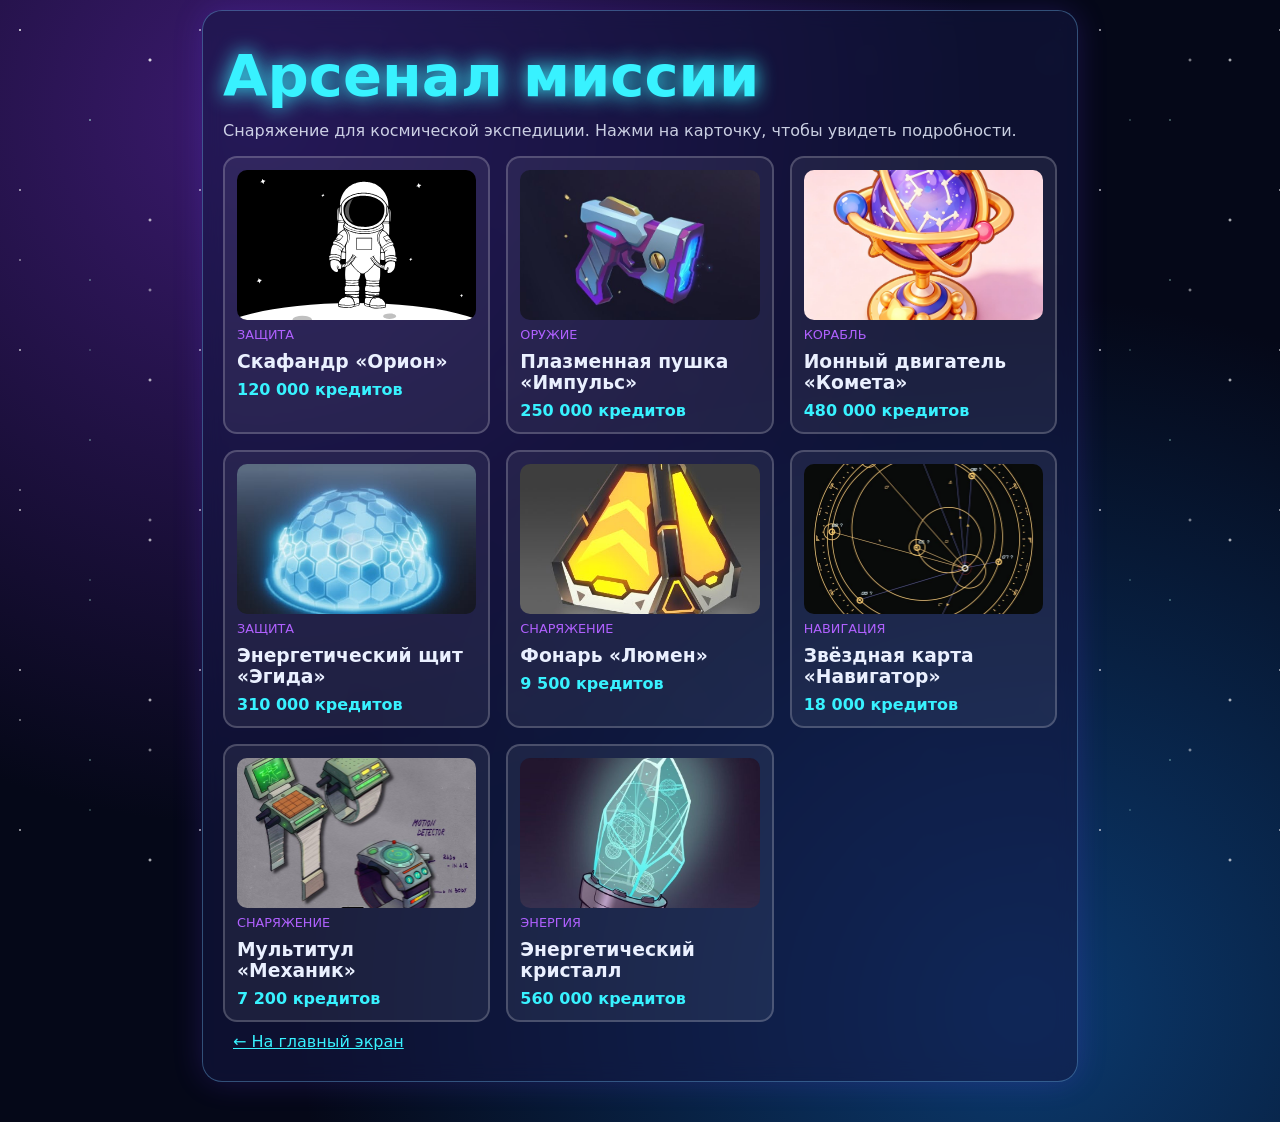
==== Cosmic_game/catalog.html @ c3d7ff3a "Add files via upload" ====
<!DOCTYPE html>
<html lang="ru">
<head>
  <meta charset="utf-8">
  <meta name="viewport" content="width=device-width,initial-scale=1">
  <title>Арсенал миссии — Космическая миссия</title>
  <link rel="stylesheet" href="style.css">
</head>
<body>
  <main id="app">
    <section class="panel">
      <h1 class="title">Арсенал миссии</h1>
      <p class="sub">Снаряжение для космической экспедиции. Нажми на карточку, чтобы увидеть подробности.</p>
      <div id="gearList" class="catalog-grid"></div>
      <a class="link" href="index.html">← На главный экран</a>
    </section>
  </main>

  <!-- Модальное окно с подробностями (Detail) -->
  <div id="detailSection" class="modal hidden">
    <div class="modal-box">
      <button id="closeDetail" class="mini" aria-label="Закрыть">Закрыть ✕</button>
      <div id="detailCard"></div>
    </div>
  </div>

  <script src="gear-data.js"></script>
  <script src="catalog.js"></script>
</body>
</html>
---- Cosmic_game/style.css ----
/* ===== Космическая миссия: стили ===== */

/* ----- Цвета для свечения (неон) ----- */
:root {
  --n: #38f2ff;
  --p: #b061ff;
  --k: #ff4fd8;
}

* {
  box-sizing: border-box;
}

/* ----- Фон страницы ----- */
body {
  margin: 0;
  min-height: 100vh;
  font-family: system-ui, "Segoe UI", sans-serif;
  color: #eaf0ff;
  background: radial-gradient(ellipse at 20% 10%, #3b1a6e 0, transparent 50%),
              radial-gradient(ellipse at 80% 90%, #0b3a6e 0, transparent 50%),
              #050818;
  transition: opacity 0.35s;
  overflow-x: hidden;
}

/* Класс out добавляется при переходе на другую страницу (плавное затухание) */
body.out {
  opacity: 0;
}

/* Звёзды: два слоя, которые мерцают */
body::before,
body::after {
  content: "";
  position: fixed;
  top: 0;
  left: 0;
  right: 0;
  bottom: 0;
  z-index: -1;
  background-image: radial-gradient(1.5px 1.5px at 20px 30px, #fff, transparent),
                    radial-gradient(1px 1px at 90px 120px, #bfe, transparent),
                    radial-gradient(2px 2px at 150px 60px, #fff, transparent);
  background-size: 180px 160px;
  animation: tw 4s infinite alternate;
}

body::after {
  background-size: 260px 230px;
  animation-delay: 2s;
  opacity: 0.7;
}

@keyframes tw {
  from {
    opacity: 0.35;
  }
  to {
    opacity: 1;
  }
}

/* ----- Верхняя панель (этап, прогресс, звук) ----- */
.hud {
  display: flex;
  gap: 12px;
  align-items: center;
  padding: 10px 16px;
  font-size: 0.9rem;
}

.bar {
  flex: 1;
  max-width: 240px;
  height: 10px;
  border-radius: 9px;
  background: #ffffff22;
  overflow: hidden;
}

.bar i {
  display: block;
  height: 100%;
  width: 0;
  background: linear-gradient(90deg, var(--n), var(--k));
  transition: width 0.2s;
}

.mini {
  background: #ffffff18;
  color: #fff;
  border: 1px solid #fff4;
  border-radius: 8px;
  padding: 5px 10px;
  cursor: pointer;
}

/* ----- Основной контейнер и стеклянная панель ----- */
#app {
  max-width: 900px;
  margin: 0 auto;
  padding: 10px 12px 40px;
}

.panel {
  background: rgba(20, 25, 70, 0.55);
  backdrop-filter: blur(10px);
  border: 1px solid rgba(120, 200, 255, 0.35);
  border-radius: 20px;
  padding: 20px;
  box-shadow: 0 0 30px #6d3dff33;
}

.center {
  text-align: center;
}

.row {
  display: flex;
  gap: 24px;
  flex-wrap: wrap;
  align-items: center;
  justify-content: center;
}

/* ----- Текст ----- */
h1 {
  margin: 0.2em 0;
  text-shadow: 0 0 14px var(--p);
}

.title {
  font-size: clamp(2rem, 7vw, 3.6rem);
  color: var(--n);
  text-shadow: 0 0 20px var(--n);
}

.sub {
  opacity: 0.85;
  margin: 0.2em 0 1em;
}

.err {
  color: #ff6b81;
  min-height: 1.4em;
}

/* ----- Кнопки ----- */
.btn {
  padding: 14px 26px;
  font-size: 1.1rem;
  border: 0;
  border-radius: 14px;
  color: #fff;
  cursor: pointer;
  margin: 6px;
  background: linear-gradient(135deg, #5b3df5, #b061ff);
  transition: 0.2s;
  text-decoration: none;
  display: inline-block;
}

/* Неоновое свечение при наведении */
.btn:hover {
  transform: translateY(-2px);
  box-shadow: 0 0 22px var(--n), 0 0 40px var(--p);
}

.glow {
  box-shadow: 0 0 16px var(--p);
}

.big {
  font-size: 1.5rem;
  padding: 18px 40px;
}

.btn:disabled {
  opacity: 0.5;
  pointer-events: none;
}

.link {
  display: block;
  color: var(--n);
  margin: 10px;
}

/* ----- Всплывающие уведомления ----- */
#toast {
  position: fixed;
  left: 50%;
  top: 60px;
  transform: translate(-50%, -30px);
  padding: 12px 22px;
  border-radius: 12px;
  opacity: 0;
  pointer-events: none;
  transition: 0.3s;
  z-index: 50;
  font-weight: 600;
}

#toast.show {
  opacity: 1;
  transform: translate(-50%, 0);
}

#toast.ok {
  background: #0e7490;
}

#toast.bad {
  background: #be123c;
}

/* ----- Корабль (парит) ----- */
.ship {
  width: 140px;
  display: block;
  margin: 10px auto;
  animation: fl 3s ease-in-out infinite;
  filter: drop-shadow(0 0 14px var(--n));
}

@keyframes fl {
  50% {
    transform: translateY(-14px);
  }
}

/* Подготовка к запуску: корабль трясётся и улетает вверх */
.prep .ship {
  animation: shake 0.1s infinite, go 1s 0.1s forwards;
}

@keyframes shake {
  50% {
    transform: translateX(4px);
  }
}

@keyframes go {
  to {
    transform: translateY(-300px) scale(0.6);
  }
}

/* ----- Страница 1: форма ----- */
.sform {
  max-width: 420px;
  margin: 10px auto;
  text-align: left;
}

.field {
  margin-bottom: 8px;
}

.field label {
  font-weight: 600;
}

.field.bad input {
  border-color: #f43f5e;
  box-shadow: 0 0 12px #f43f5e88;
}

.ferr {
  display: block;
  min-height: 1.2em;
  color: #ff6b81;
  font-size: 0.85rem;
}

.sform .btn {
  display: block;
  width: 100%;
  margin: 10px 0 0;
  font-size: 1.3rem;
}

.prep .sform {
  opacity: 0.4;
  pointer-events: none;
}

/* ----- Страница 2: кастомизация ----- */
.astro {
  width: 170px;
}

.pv {
  text-align: center;
}

.pv b {
  display: block;
  font-size: 1.3rem;
  min-height: 1.6em;
}

input {
  width: 100%;
  padding: 12px;
  font-size: 1.1rem;
  border-radius: 10px;
  border: 2px solid var(--n);
  background: #0a0f3a;
  color: #fff;
  margin: 6px 0;
}

.colors {
  display: flex;
  gap: 12px;
  margin: 10px 0;
}

/* Цветная кнопка скафандра (цвет задаётся из JS через --c) */
.sw {
  width: 56px;
  height: 56px;
  border-radius: 50%;
  background: var(--c);
  border: 3px solid #fff5;
  cursor: pointer;
  transition: 0.2s;
}

.sw:hover {
  transform: scale(1.1);
}

/* Выбранный цвет */
.sw.on {
  border-color: #fff;
  box-shadow: 0 0 20px var(--c);
  transform: scale(1.15);
}

/* ----- Страница 3: звёздный маршрут ----- */
.map {
  width: 100%;
  max-width: 520px;
  display: block;
  margin: auto;
  background: #00001e66;
  border-radius: 14px;
  border: 2px solid #38f2ff55;
  touch-action: none;
}

/* Красная подсветка при ошибке */
.map.bad {
  border-color: #f43f5e;
  box-shadow: 0 0 25px #f43f5e;
}

.pt circle {
  fill: #1e2a78;
  stroke: var(--n);
  stroke-width: 3;
  cursor: pointer;
}

.pt text {
  fill: #fff;
  font-weight: 700;
  font-size: 18px;
  pointer-events: none;
}

/* Правильно соединённая точка светится голубым */
.pt.ok circle {
  fill: #0e7490;
  filter: drop-shadow(0 0 8px var(--n));
}

line {
  stroke: var(--n);
  stroke-width: 4;
  stroke-linecap: round;
}

/* Корабль улетает после построения маршрута */
.flyship {
  position: fixed;
  left: 50%;
  bottom: -200px;
  width: 90px;
  margin-left: -45px;
  animation: up 2.2s forwards;
  z-index: 20;
}

@keyframes up {
  to {
    bottom: 110%;
  }
}

/* ----- Страница 4: Планета Знаний ----- */
.planet {
  width: 100%;
  max-height: 120px;
}

.cnt {
  font-size: 1.2rem;
  color: var(--n);
  font-weight: 700;
}

.cards {
  display: grid;
  grid-template-columns: repeat(auto-fit, minmax(130px, 1fr));
  gap: 10px;
}

.card {
  padding: 14px;
  font-size: 1.3rem;
  border-radius: 14px;
  border: 2px solid #fff3;
  background: #ffffff10;
  color: #fff;
  cursor: pointer;
}

.card.sel {
  border-color: var(--n);
  box-shadow: 0 0 16px var(--n);
}

.card.done {
  border-color: #4ade80;
  background: #14532d88;
}

/* Кристалл на карточке */
.gem {
  display: inline-block;
  width: 14px;
  height: 14px;
  background: #555;
  transform: rotate(45deg);
  margin-right: 10px;
}

.done .gem {
  background: #4ade80;
  box-shadow: 0 0 12px #4ade80;
}

/* Калькулятор */
.calc {
  display: grid;
  grid-template-columns: repeat(3, 1fr);
  gap: 8px;
  max-width: 300px;
  margin: 14px auto;
}

.calc output {
  grid-column: 1 / -1;
  background: #000a;
  border-radius: 10px;
  padding: 10px;
  font-size: 1.6rem;
  text-align: right;
  min-height: 52px;
}

.k {
  padding: 14px;
  font-size: 1.3rem;
  border-radius: 10px;
  border: 0;
  background: #3b3f9a;
  color: #fff;
  cursor: pointer;
}

.k:hover {
  background: #5b5fd8;
}

.k.ok {
  grid-column: span 2;
  background: #0e9f6e;
}

/* ----- Страница 5: ремонт двигателя ----- */
.eng {
  width: 200px;
  display: block;
  margin: auto;
}

/* Двигатель после ремонта: зелёный и мигает */
.eng.fixed rect {
  fill: #22c55e;
  animation: pulse 0.5s 4;
}

@keyframes pulse {
  50% {
    filter: brightness(2);
  }
}

.slots,
.tray {
  display: flex;
  gap: 14px;
  justify-content: center;
  flex-wrap: wrap;
  margin: 14px 0;
}

.slot {
  width: 130px;
  height: 130px;
  background: #0006;
  border-radius: 14px;
}

/* Собранная фигура подсвечивается зелёным */
.slot.ok {
  filter: drop-shadow(0 0 8px #4ade80);
}

.slot.ok * {
  stroke: #4ade80;
}

.slot.ok .fill * {
  fill: #22c55e;
}

/* Фрагмент, который можно перетаскивать */
.frag {
  width: 80px;
  height: 80px;
  touch-action: none;
  cursor: grab;
  background: #ffffff10;
  border-radius: 10px;
}

/* Фрагмент в момент перетаскивания следует за курсором */
.frag.drag {
  position: fixed;
  z-index: 30;
  pointer-events: none;
  cursor: grabbing;
}

/* ----- Страница 6: пришелец ----- */
.alien {
  width: 170px;
  display: block;
  margin: auto;
}

.dlg {
  background: #000a;
  border: 1px solid var(--n);
  border-radius: 14px;
  padding: 14px;
  margin: 12px 0;
  font-size: 1.1rem;
}

.opt {
  display: block;
  width: 100%;
  text-align: left;
  margin: 8px 0;
}

/* ----- Страница 7: лабиринт ----- */
.maze {
  position: relative;
  display: grid;
  width: 100%;
  max-width: 560px;
  margin: 10px auto;
  background: #05072a;
  border: 2px solid var(--n);
  border-radius: 10px;
}

.maze div {
  min-width: 0;
}

.maze .w {
  background: #2a2f7a;
  box-shadow: inset 0 0 5px #8b9bff;
}

/* Стена с другим оттенком (декор станции) */
.maze .w2 {
  background: #3a3f9a;
}

/* Выход */
.maze .e {
  background: radial-gradient(#4ade80, #064e3b);
  box-shadow: 0 0 14px #4ade80;
  transition: 0.8s;
}

/* Открытый шлюз */
.maze .e.open {
  background: #000;
  transform: scale(1.3);
}

.maze .pl {
  position: absolute;
  transition: left 0.08s, top 0.08s;
}

.maze .pl svg {
  width: 100%;
  height: 100%;
}

/* Кнопки направления: видны только на телефонах */
.dpad {
  display: none;
  justify-content: center;
  gap: 8px;
}

.dpad .k {
  width: 64px;
}

@media (pointer: coarse), (max-width: 700px) {
  .dpad {
    display: flex;
  }
}

/* ----- Страница 8: тёмная комната ----- */
.room {
  position: relative;
  height: 380px;
  background: linear-gradient(#1a1f4a, #0b0e2a);
  border-radius: 14px;
  overflow: hidden;
  touch-action: none;
  cursor: none;
}

/* Предмет (цвет задаётся из JS через --c) */
.item {
  position: absolute;
  padding: 10px 12px;
  border: 0;
  border-radius: 10px;
  background: var(--c);
  color: #111;
  font-weight: 700;
  cursor: pointer;
}

/* Темнота с круглым "окном" фонарика (--x и --y задаются из JS) */
.dark {
  position: absolute;
  top: 0;
  left: 0;
  right: 0;
  bottom: 0;
  pointer-events: none;
  background: radial-gradient(circle 120px at var(--x, 50%) var(--y, 50%), transparent 55%, rgba(0, 0, 8, 0.97) 100%);
}

/* ----- Страница 9: финальная битва ----- */
.arena {
  position: relative;
  height: 440px;
  background: linear-gradient(#1b0e3d, #050818);
  border-radius: 14px;
  overflow: hidden;
  user-select: none;
}

/* Тряска при получении урона */
.arena.hurt {
  animation: hurt 0.4s;
}

@keyframes hurt {
  25% {
    transform: translateX(-8px);
    box-shadow: inset 0 0 60px red;
  }
  75% {
    transform: translateX(8px);
  }
}

.boss {
  position: absolute;
  left: 20%;
  top: -20px;
  width: 60%;
}

/* Вспышка при попадании */
.boss.flash {
  filter: brightness(2.2);
}

/* Рука босса (высота меняется из JS) */
.arm {
  position: absolute;
  top: 130px;
  width: 26px;
  height: 40px;
  background: linear-gradient(#7c3aed, #a855f7);
  border-radius: 13px;
  cursor: crosshair;
  box-shadow: 0 0 12px var(--p);
}

/* Кисть на конце руки */
.arm::after {
  content: "";
  position: absolute;
  bottom: -18px;
  left: -14px;
  width: 54px;
  height: 36px;
  border-radius: 50%;
  background: #c084fc;
}

.shipb {
  position: absolute;
  bottom: 0;
  left: 50%;
  width: 70px;
  margin-left: -35px;
}

.shipb .ship {
  width: 70px;
  animation: none;
}

/* Вспышка выстрела */
.shot {
  position: absolute;
  width: 40px;
  height: 40px;
  margin: -20px;
  border-radius: 50%;
  background: radial-gradient(#fff, var(--n), transparent);
  animation: sh 0.3s forwards;
  pointer-events: none;
}

@keyframes sh {
  to {
    transform: scale(2);
    opacity: 0;
  }
}

.hudb {
  display: flex;
  gap: 16px;
  align-items: center;
  margin-bottom: 8px;
}

.bar.big {
  height: 16px;
  max-width: none;
}

/* ----- Страница 10: победа ----- */
.conf {
  position: fixed;
  top: -20px;
  width: 10px;
  height: 14px;
  animation: fall linear infinite;
  z-index: 5;
  pointer-events: none;
}

@keyframes fall {
  to {
    transform: translateY(110vh) rotate(720deg);
  }
}

.fly2 .ship {
  width: 160px;
}

/* ----- Арсенал миссии (catalog.html): List и Detail ----- */
.hidden {
  display: none !important;
}

.catalog-grid {
  display: grid;
  grid-template-columns: repeat(auto-fit, minmax(210px, 1fr));
  gap: 16px;
}

.gear-card {
  background: #ffffff10;
  border: 2px solid #fff3;
  border-radius: 14px;
  padding: 12px;
  cursor: pointer;
  transition: 0.2s;
}

.gear-card:hover,
.gear-card:focus {
  border-color: var(--n);
  box-shadow: 0 0 18px var(--n);
  transform: translateY(-3px);
  outline: none;
}

.gear-card h3 {
  margin: 8px 0;
}

.gear-img {
  width: 100%;
  height: 150px;
  object-fit: cover;
  border-radius: 10px;
}

.gear-cat {
  font-size: 0.8rem;
  color: var(--p);
  text-transform: uppercase;
}

.product-price {
  color: var(--n);
  font-weight: 700;
  margin: 6px 0 0;
}

/* Модальное окно */
.modal {
  position: fixed;
  top: 0;
  left: 0;
  right: 0;
  bottom: 0;
  background: rgba(0, 0, 10, 0.75);
  display: flex;
  align-items: center;
  justify-content: center;
  padding: 12px;
  z-index: 60;
}

.modal-box {
  background: #101650;
  border: 1px solid var(--n);
  border-radius: 20px;
  padding: 20px;
  max-width: 520px;
  width: 100%;
  max-height: 90vh;
  overflow-y: auto;
  box-shadow: 0 0 40px var(--p);
}

.detail-img {
  width: 100%;
  max-height: 220px;
  object-fit: cover;
  border-radius: 12px;
}

.detail-desc {
  line-height: 1.5;
}

.detail-specs ul {
  padding-left: 20px;
  line-height: 1.7;
}
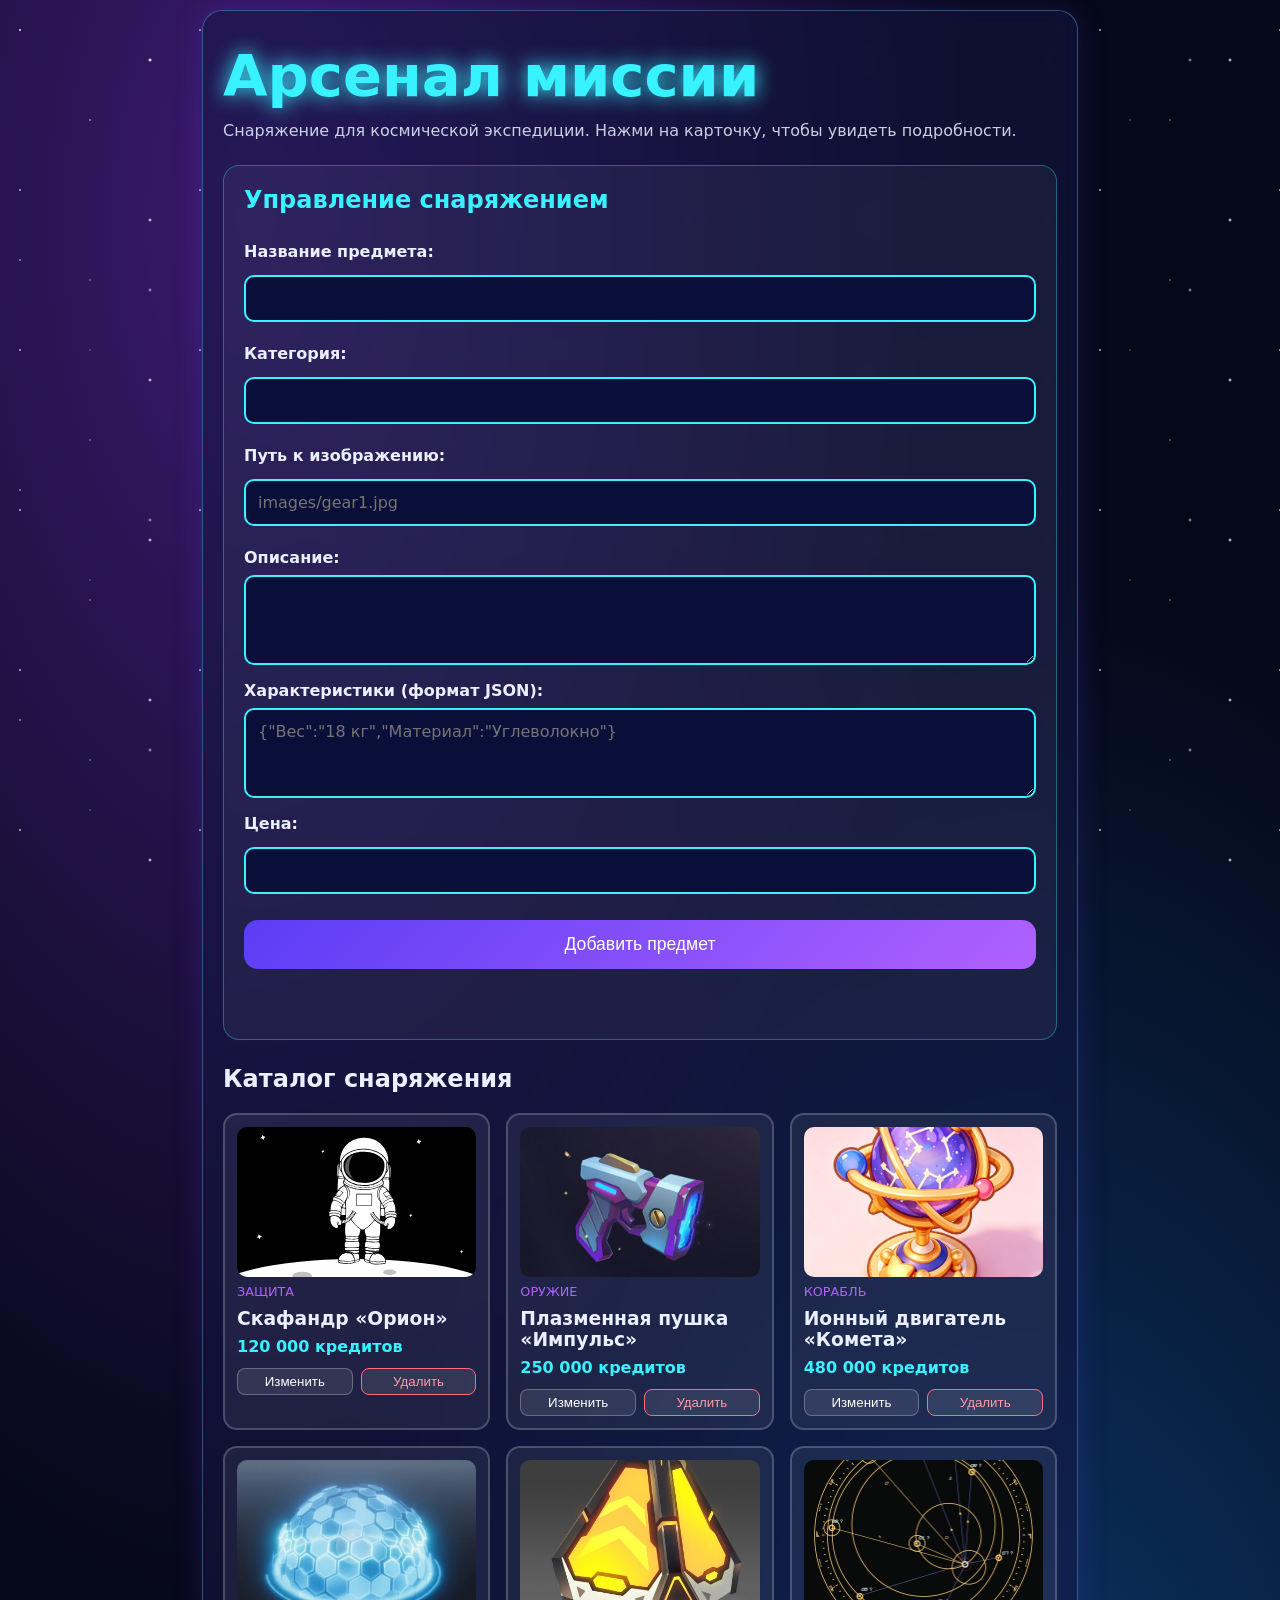
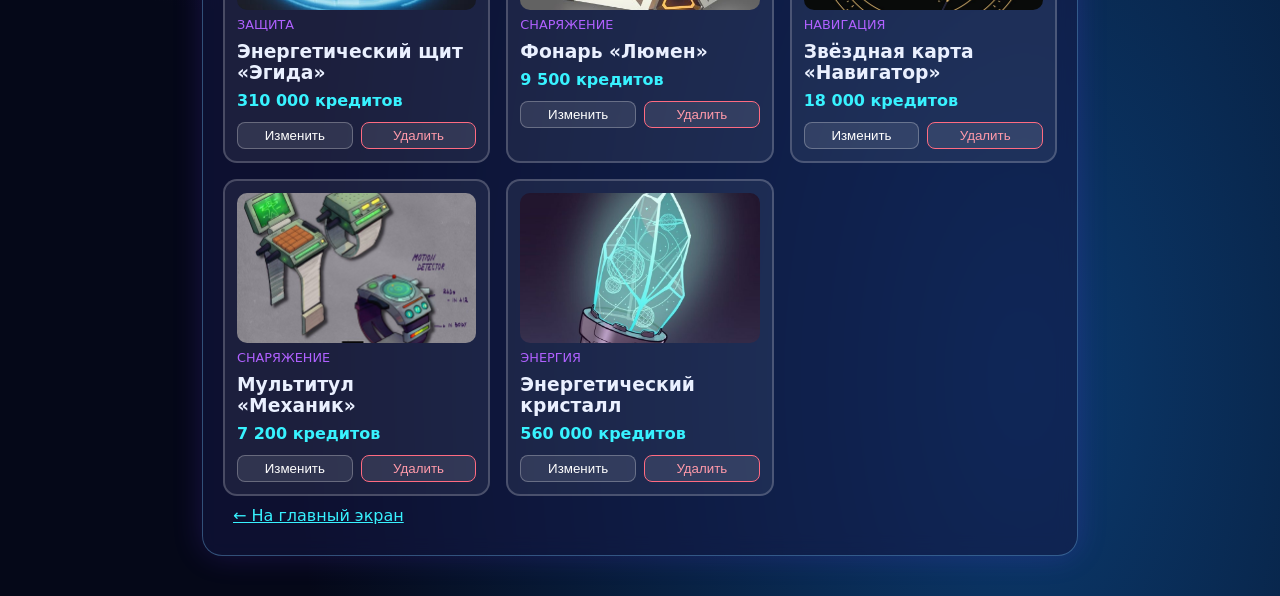
==== commit 767afa9a: "Add files via upload" ====
--- a/Cosmic_game/catalog.html
+++ b/Cosmic_game/catalog.html
@@ -1,3 +1,4 @@
+
 <!DOCTYPE html>
 <html lang="ru">
 <head>
@@ -10,16 +11,61 @@
   <main id="app">
     <section class="panel">
       <h1 class="title">Арсенал миссии</h1>
-      <p class="sub">Снаряжение для космической экспедиции. Нажми на карточку, чтобы увидеть подробности.</p>
+      <p class="sub">
+        Снаряжение для космической экспедиции.
+        Нажми на карточку, чтобы увидеть подробности.
+      </p>
+
+      <!-- Форма добавления и редактирования -->
+      <section class="gear-manager">
+        <h2>Управление снаряжением</h2>
+
+        <form id="gearForm">
+          <input type="hidden" id="gearId">
+
+          <label for="gearName">Название предмета:</label>
+          <input type="text" id="gearName" required>
+
+          <label for="gearCategory">Категория:</label>
+          <input type="text" id="gearCategory" required>
+
+          <label for="gearImage">Путь к изображению:</label>
+          <input type="text" id="gearImage" placeholder="images/gear1.jpg" required>
+
+          <label for="gearDescription">Описание:</label>
+          <textarea id="gearDescription" required></textarea>
+
+          <label for="gearSpecs">Характеристики (формат JSON):</label>
+          <textarea id="gearSpecs" required placeholder='{"Вес":"18 кг","Материал":"Углеволокно"}'></textarea>
+
+          <label for="gearPrice">Цена:</label>
+          <input type="number" id="gearPrice" min="0" required>
+
+          <button type="submit" class="btn" id="saveGear">
+            Добавить предмет
+          </button>
+
+          <button type="button" class="mini hidden" id="cancelEdit">
+            Отменить редактирование
+          </button>
+        </form>
+
+        <p id="formMessage" class="err"></p>
+      </section>
+
+      <h2>Каталог снаряжения</h2>
       <div id="gearList" class="catalog-grid"></div>
+
       <a class="link" href="index.html">← На главный экран</a>
     </section>
   </main>
 
-  <!-- Модальное окно с подробностями (Detail) -->
+  <!-- Модальное окно с подробностями -->
   <div id="detailSection" class="modal hidden">
     <div class="modal-box">
-      <button id="closeDetail" class="mini" aria-label="Закрыть">Закрыть ✕</button>
+      <button id="closeDetail" class="mini" aria-label="Закрыть">
+        Закрыть ✕
+      </button>
       <div id="detailCard"></div>
     </div>
   </div>
--- a/Cosmic_game/style.css
+++ b/Cosmic_game/style.css
@@ -900,3 +900,91 @@
   padding-left: 20px;
   line-height: 1.7;
 }
+
+
+/* ========================================
+   CRUD — управление каталогом снаряжения
+======================================== */
+
+.gear-manager {
+  margin: 25px 0;
+  padding: 20px;
+  background: #ffffff0c;
+  border: 1px solid #38f2ff55;
+  border-radius: 16px;
+}
+
+.gear-manager h2 {
+  color: var(--n);
+  margin-top: 0;
+}
+
+#gearForm {
+  display: flex;
+  flex-direction: column;
+  gap: 8px;
+  text-align: left;
+}
+
+#gearForm label {
+  font-weight: 600;
+  margin-top: 8px;
+}
+
+#gearForm input,
+#gearForm textarea {
+  width: 100%;
+  padding: 12px;
+  font: inherit;
+  color: #fff;
+  background: #0a0f3a;
+  border: 2px solid var(--n);
+  border-radius: 10px;
+}
+
+#gearForm textarea {
+  min-height: 90px;
+  resize: vertical;
+}
+
+#gearForm input:focus,
+#gearForm textarea:focus {
+  outline: none;
+  box-shadow: 0 0 12px #38f2ff88;
+}
+
+#gearForm .btn {
+  margin: 12px 0 0;
+}
+
+#cancelEdit {
+  margin-top: 8px;
+  padding: 10px;
+}
+
+.gear-actions {
+  display: flex;
+  gap: 8px;
+  flex-wrap: wrap;
+  margin-top: 12px;
+}
+
+.gear-actions button {
+  flex: 1;
+  min-width: 90px;
+}
+
+.delete-btn {
+  border-color: #ff6b81;
+  color: #ff9aaa;
+}
+
+.delete-btn:hover {
+  background: #be123c;
+  color: #fff;
+}
+
+#formMessage {
+  min-height: 22px;
+  margin-top: 12px;
+}
